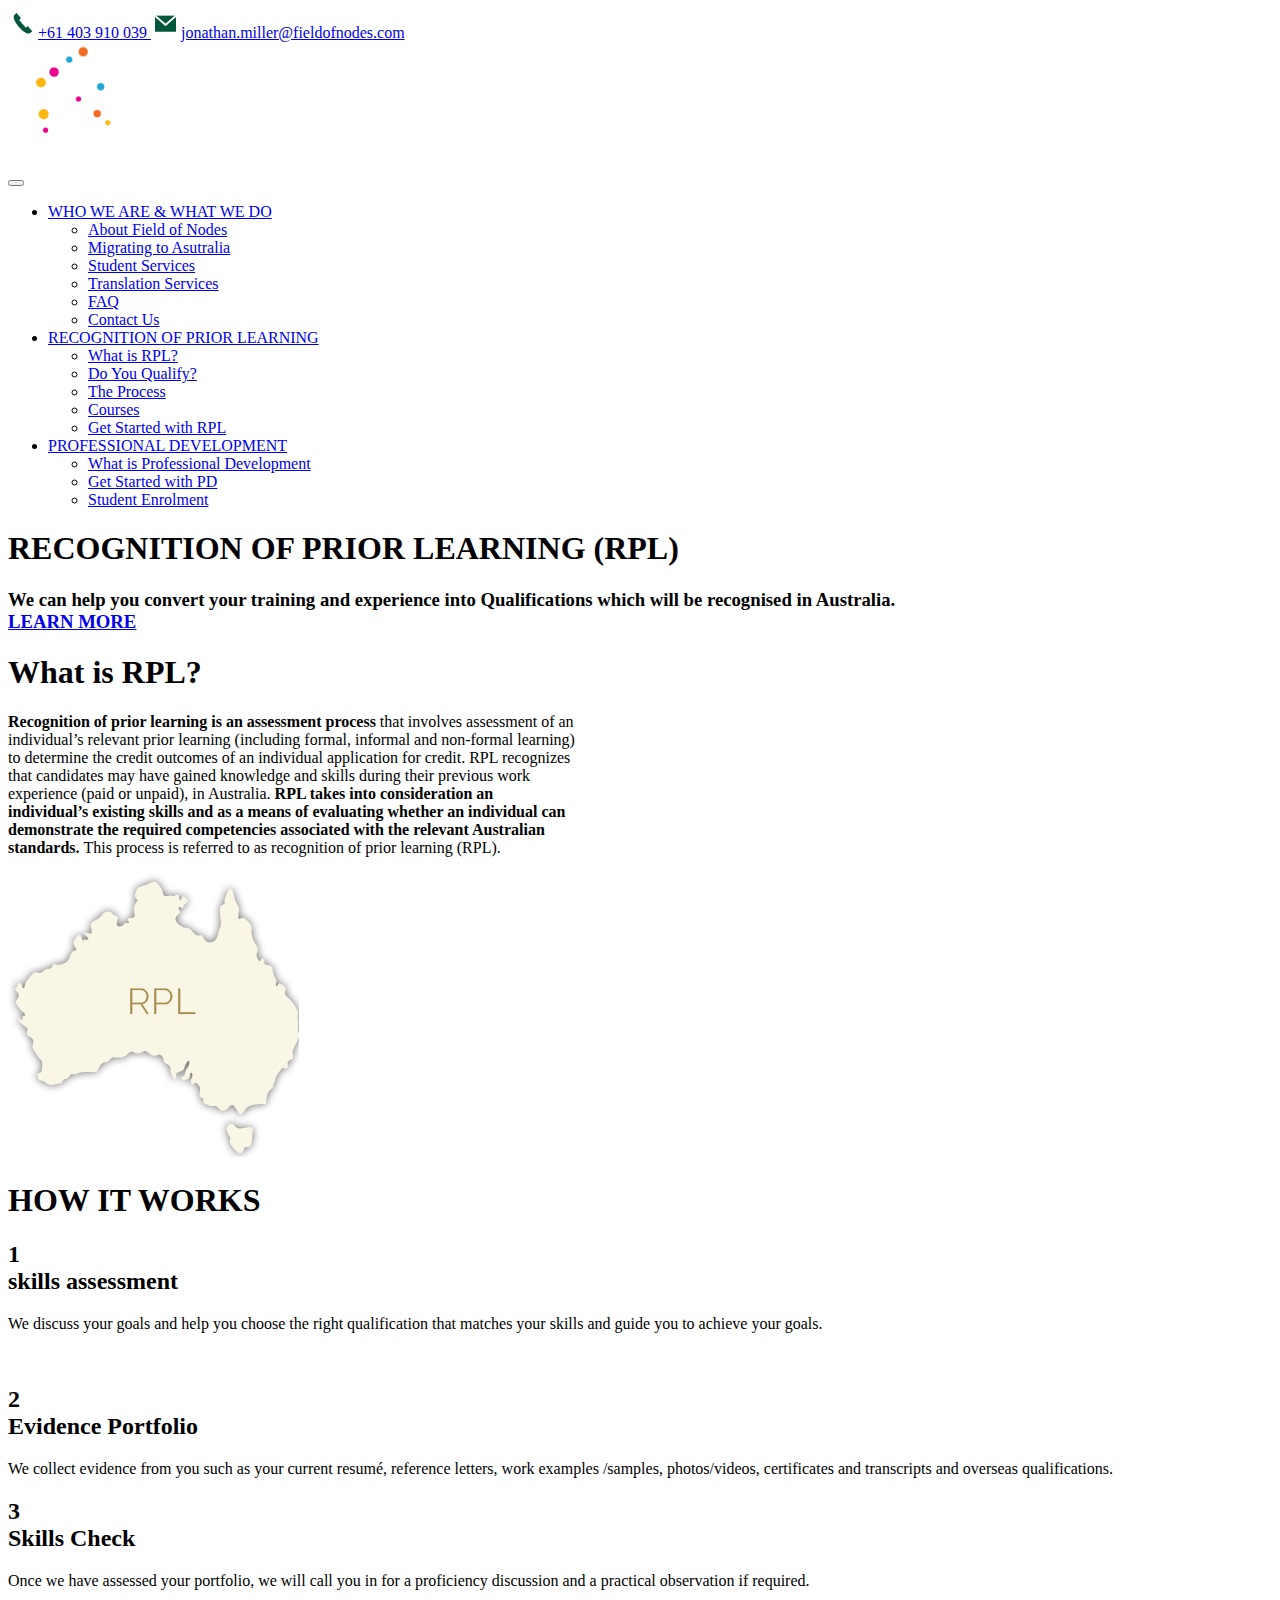
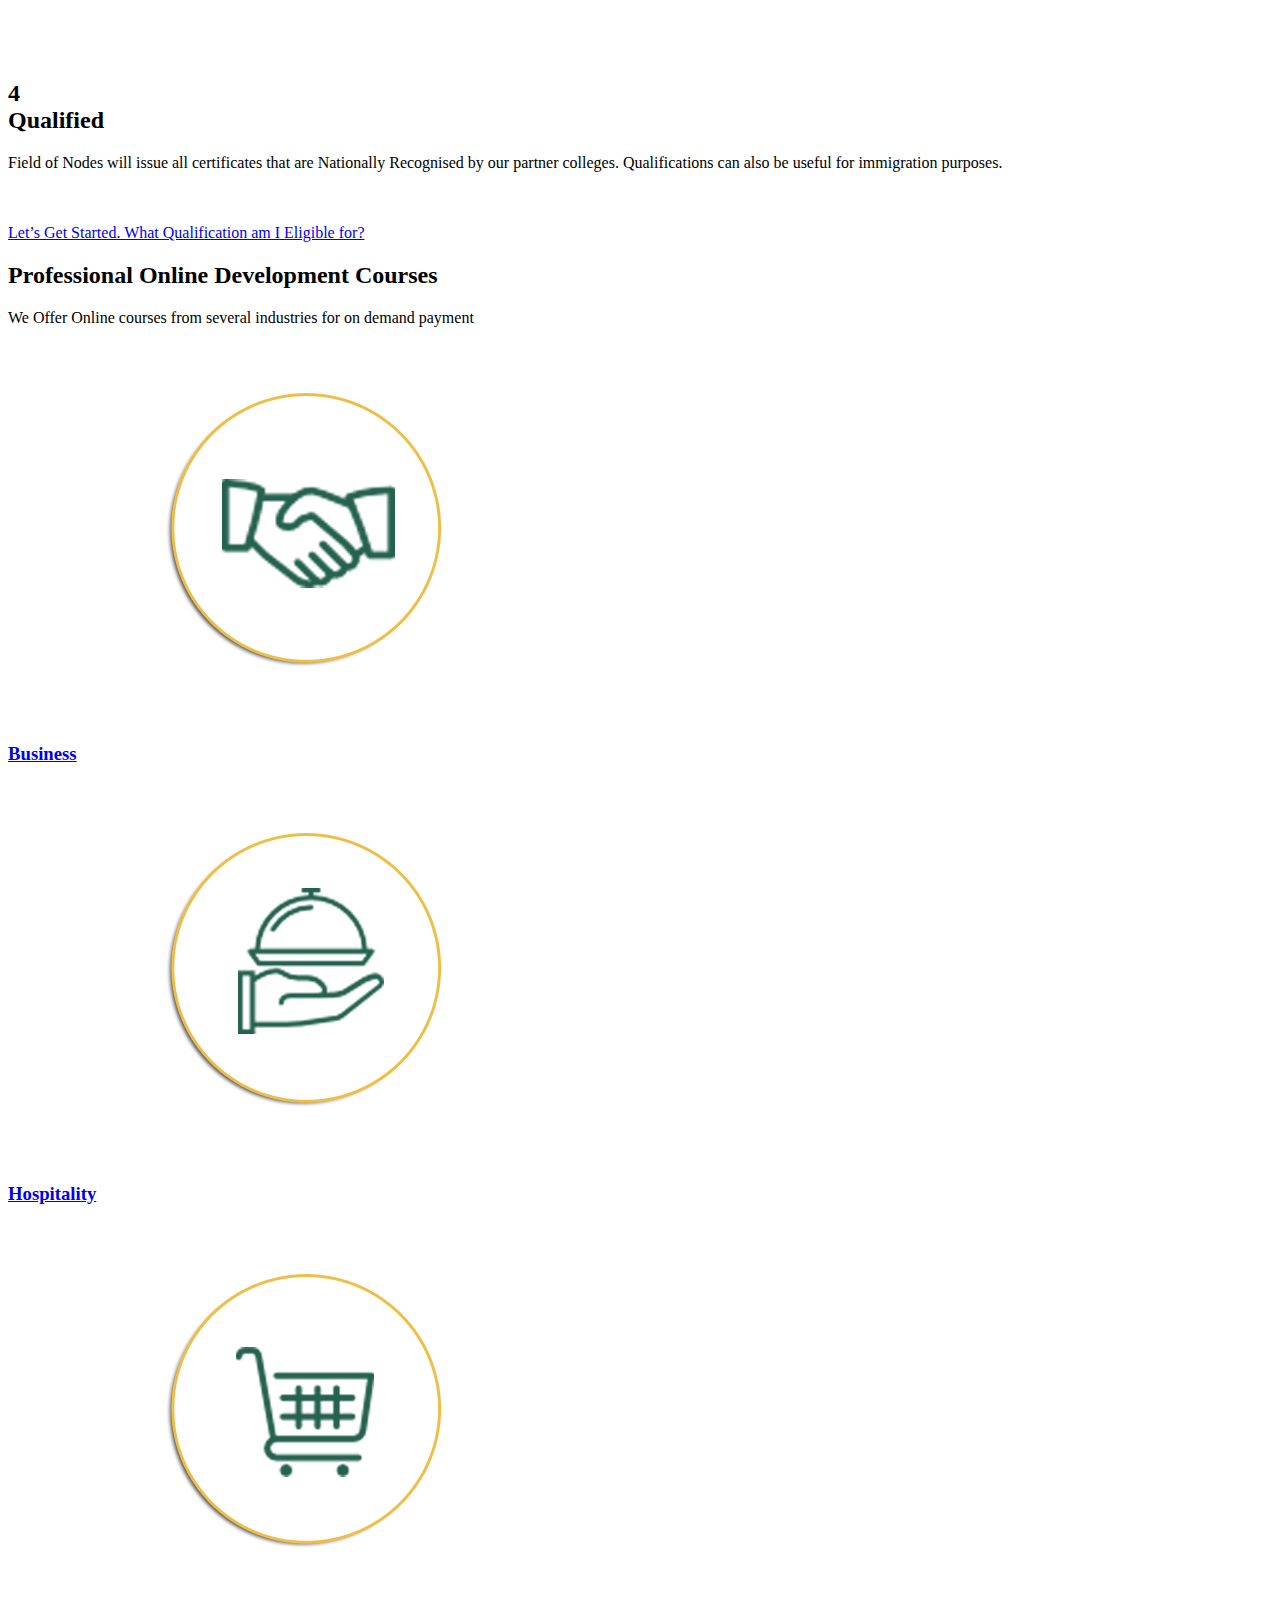
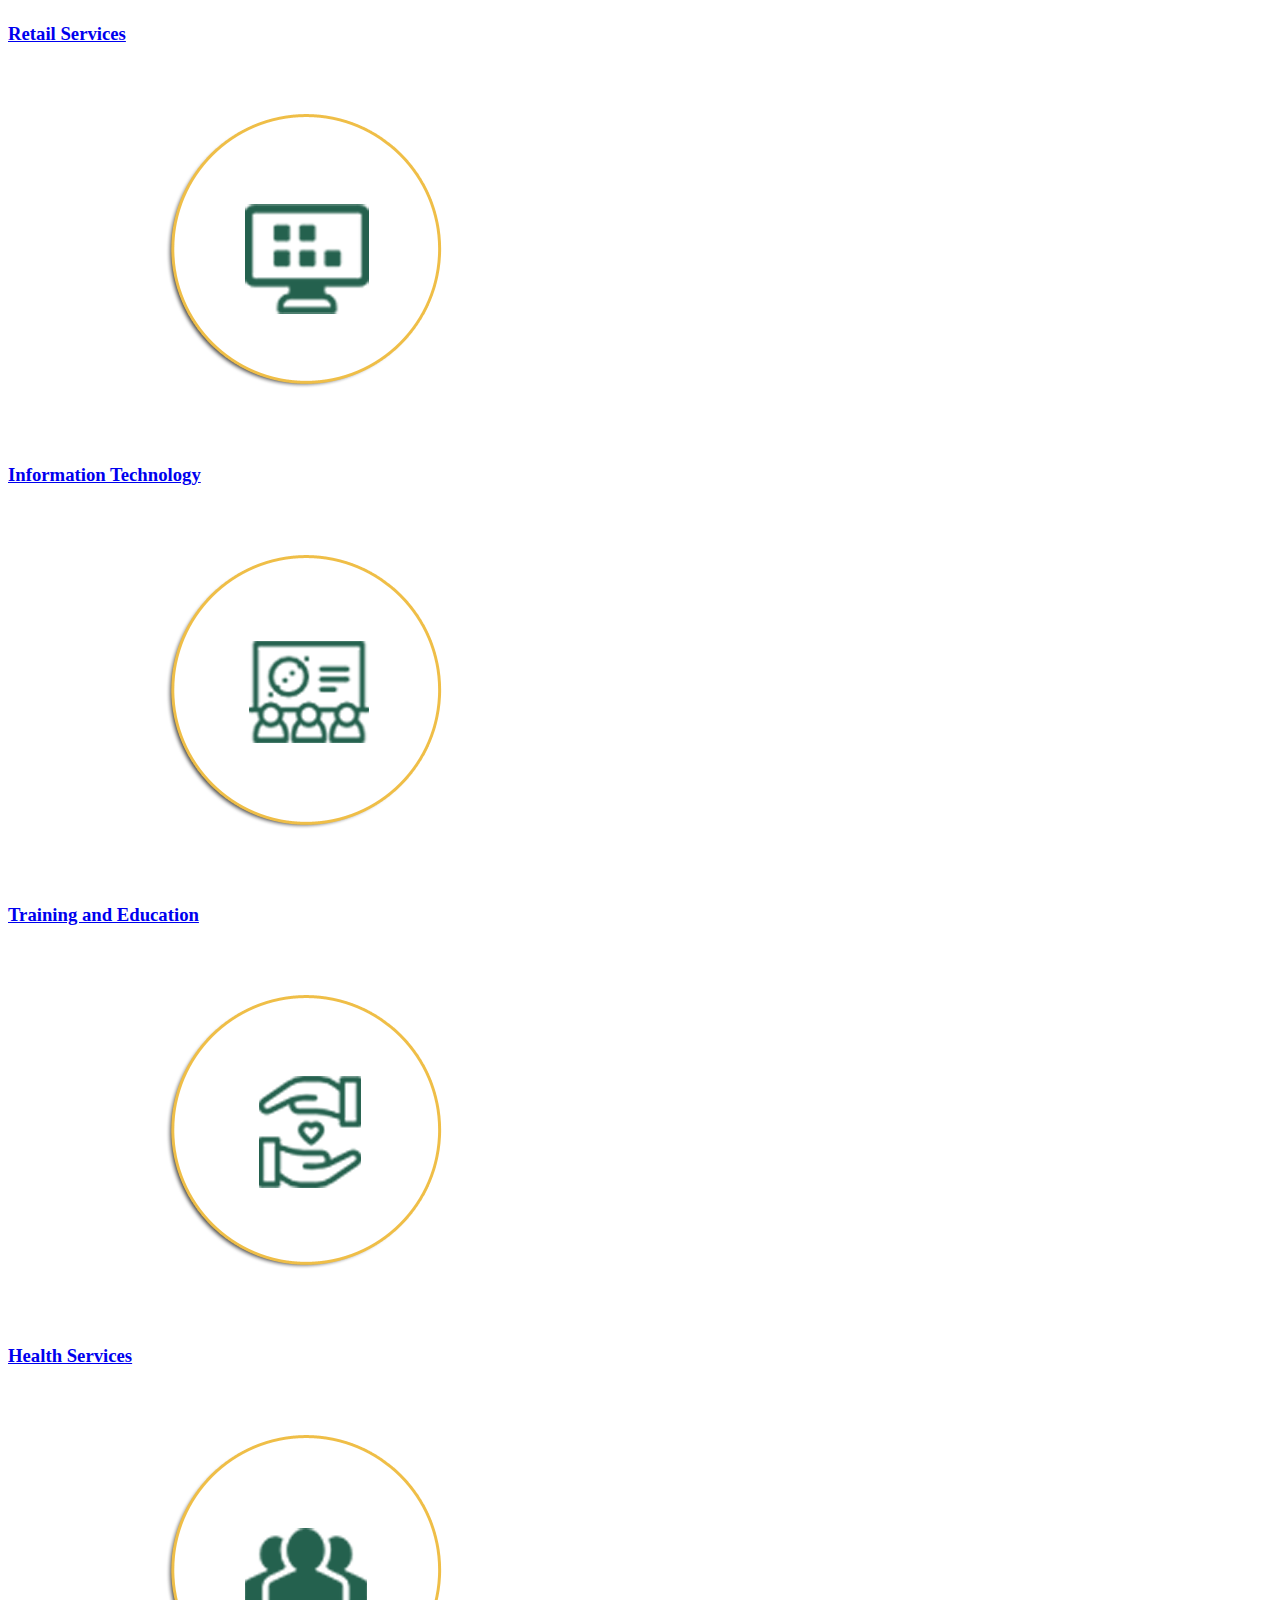
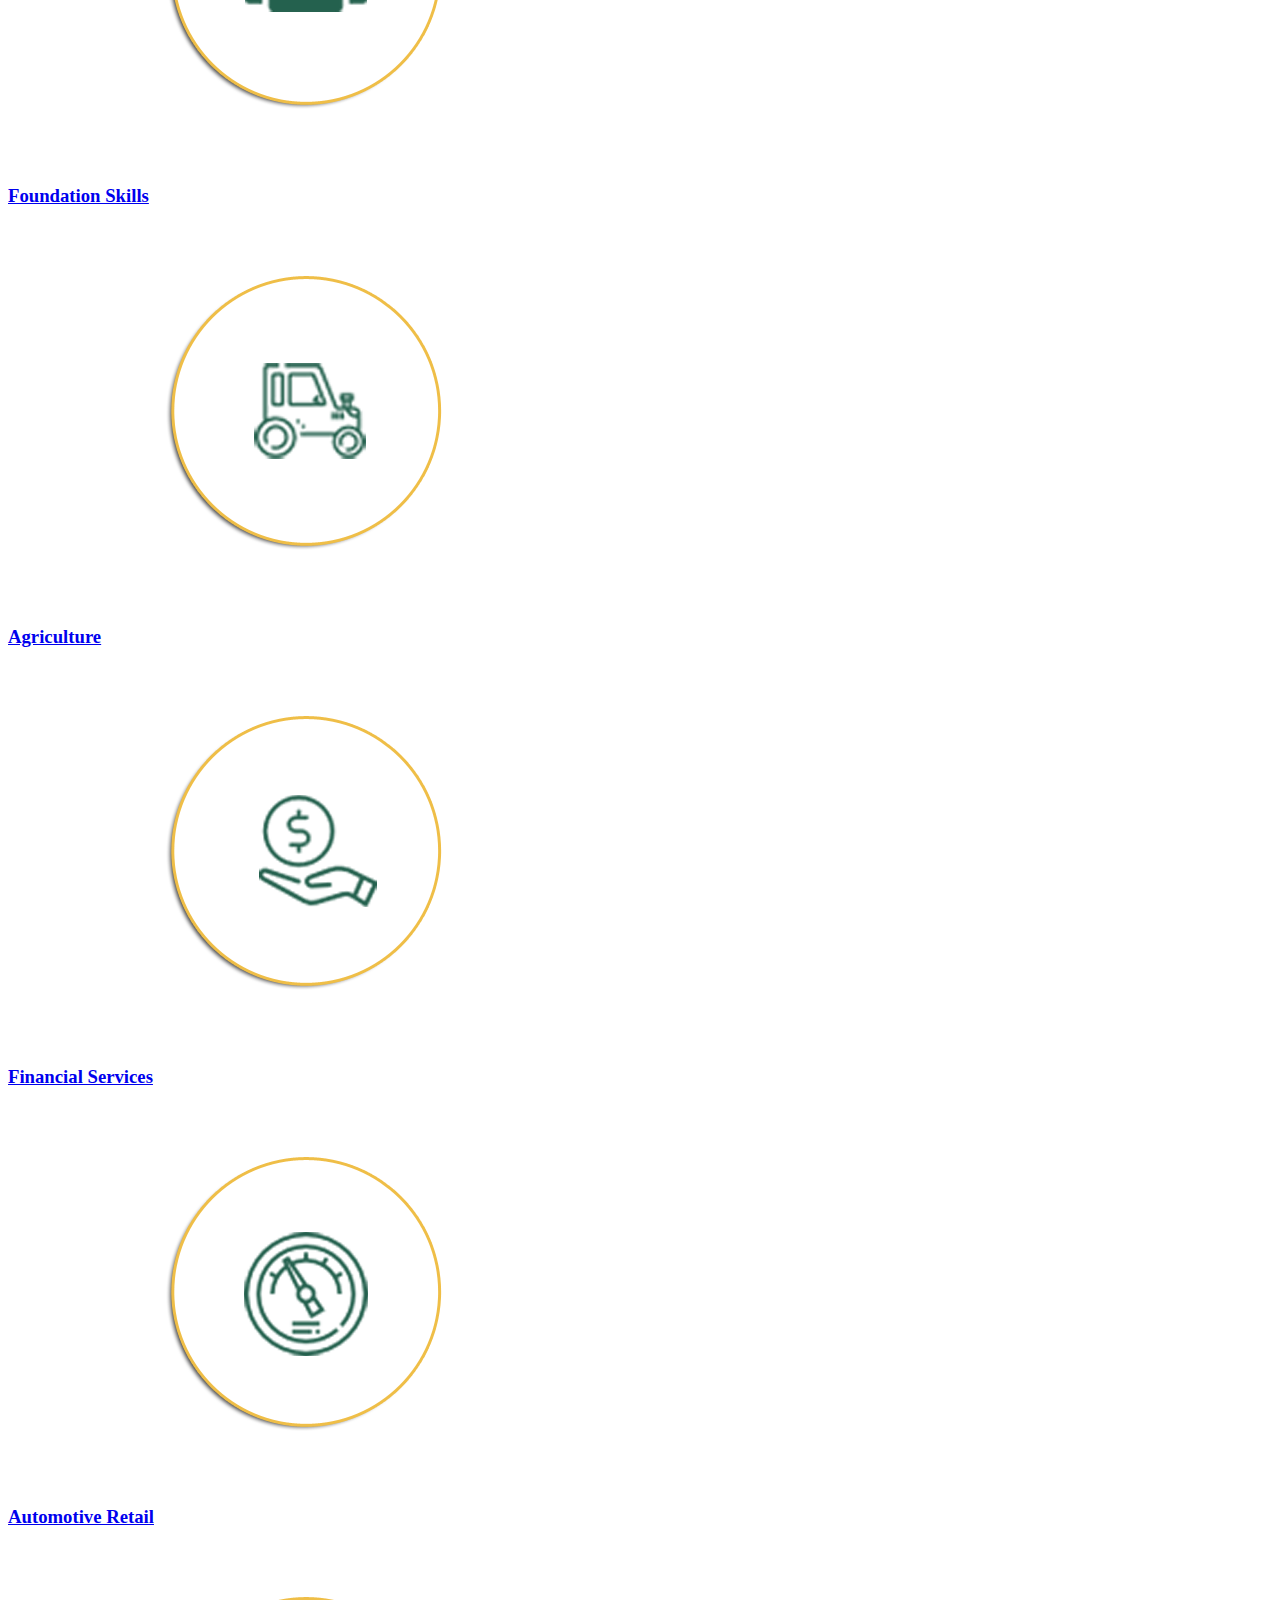
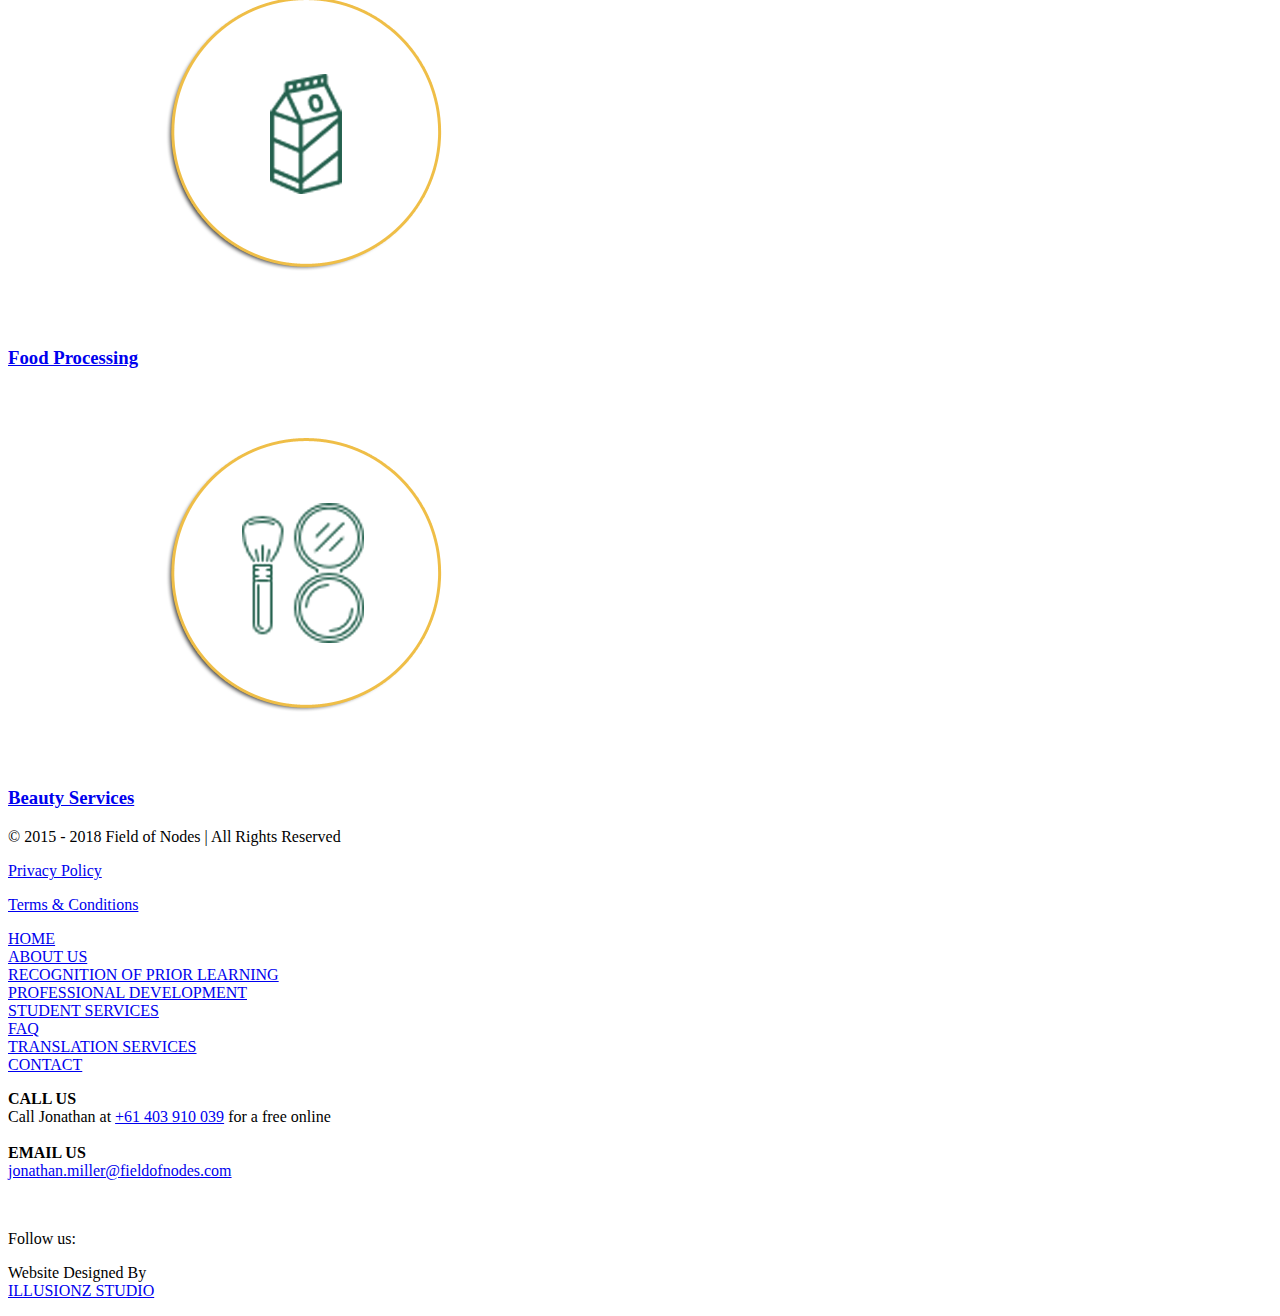
==== index.html @ 0c7f2460 "Website file uploaded via file upload" ====
<!DOCTYPE html>
<html lang="en">
<head>

<title>Field Of Nodes - Global Education Consulting</title>
<meta name="description" content="RECOGNITION OF PRIOR LEARNING (RPL)
We can help you convert your training and experience into Qualifications which will be recognised in Australia. Professional Online Development Courses. Student Services. Translation Services. ">
<meta name="author" content="">
<meta charset="UTF-8">
<meta http-equiv="X-UA-Compatible" content="IE=Edge">
<meta name="viewport" content="width=device-width, initial-scale=1, maximum-scale=1">

<link rel="stylesheet" href="css/bootstrap.min.css">
<link rel="stylesheet" href="css/animate.css">
<link rel="stylesheet" href="css/font-awesome.min.css">
<link rel="stylesheet" href="css/owl.theme.css">
<link rel="stylesheet" href="css/owl.carousel.css">

<!-- Main css -->
<link rel="stylesheet" href="css/style.css">

<!-- Google Font -->
<link href="https://fonts.googleapis.com/css?family=Raleway:300,400,400i,600,700" rel="stylesheet">

<script type="text/javascript">
$('ul.nav li.dropdown').hover(function() {
  $(this).find('.dropdown-menu').stop(true, true).delay(200).fadeIn(500);
}, function() {
  $(this).find('.dropdown-menu').stop(true, true).delay(200).fadeOut(500);
});
</script>
</head>
<body>



<!-- =========================
     NAVIGATION LINKS     
============================== -->
<div class="header">
<div class="constrain hidden-xs">
 <a href="tel: +61 8 9361 5694"> <img src="images/phone-icon.png" border="0" />+61 403 910 039 </a> 
  <a href="mailto: jonathan.miller@fieldofnodes.com "> <img src="images/email-icon.png" border="0" />jonathan.miller@fieldofnodes.com </a>
 </div>

<div class="navbar custom-navbar" role="navigation">
	<div class="container">
    

		<!-- navbar header -->
		<div class="navbar-header">
			<button class="navbar-toggle" data-toggle="collapse" data-target=".navbar-collapse">
				<span class="icon icon-bar"></span>
				<span class="icon icon-bar"></span>
				<span class="icon icon-bar"></span>
			</button>
			<a href="index.html" class="navbar-brand"><img class="logo" src="images/Field-Of-Nodes-Logo.png" alt="Field Of Nodes"></a>
		</div>

		<div class="collapse navbar-collapse" id="bs-example-navbar-collapse-1">
							 <ul class="nav navbar-nav link-effect-4">
						
								<li class="dropdown">
              <a href="#" class="dropdown-toggle" data-toggle="dropdown">WHO WE ARE & WHAT WE DO <b class="caret"></b></a>
              <ul class="dropdown-menu">
                <li><a href="about.html">About Field of Nodes</a></li>
                <li><a href="migration.html">Migrating to Asutralia</a></li>
                <li><a href="students.html">Student Services</a></li>
                 <li><a href="translation.html">Translation Services</a></li>
                 <li><a href="faq.html">FAQ</a></li>
                 <li><a href="contact.html">Contact Us</a></li>
              
              </ul>
            </li>
								<li class="dropdown">
              <a href="#" class="dropdown-toggle" data-toggle="dropdown">RECOGNITION OF PRIOR LEARNING <b class="caret"></b></a>
              <ul class="dropdown-menu">
                <li><a href="RPL.html">What is RPL?</a></li>
                <li><a href="qualify.html">Do You Qualify?</a></li>
                <li><a href="process.html">The Process</a></li>
                <li><a href="courses.html">Courses</a></li>
                <li><a href="contact.html">Get Started with RPL</a></li>
              
              </ul>
            </li>
								 <li class="dropdown">
              <a href="#" class="dropdown-toggle" data-toggle="dropdown">PROFESSIONAL DEVELOPMENT <b class="caret"></b></a>
              <ul class="dropdown-menu">
                <li><a href="professionaldevelopment.html">What is Professional Development</a></li>
                <li><a href="getstarted.html">Get Started with PD</a></li>
                <li><a href="contact.html">Student Enrolment</a></li>
              
              </ul>
            </li>
                             
							  </ul>
							</div><!-- /.navbar-collapse -->

	</div>
</div>
</div>

<!-- =========================
    INTRO SECTION   
============================== -->
<section id="intro" class="parallax-section">
	<div class="container" >
		<div class="row">
				<h1 class="wow fadeInUp" data-wow-delay="0.2s">RECOGNITION OF PRIOR LEARNING (RPL)</h1>
                <h3 class="wow fadeInUp" data-wow-delay="0.3s">We can help you convert your training and experience into Qualifications 
which will be recognised in Australia.
<br/><a href="#overview" class="btn btn-lg btn-default smoothScroll wow fadeInUp" data-wow-delay="0.4s">LEARN MORE</a></h3>
				
			



		</div>
	</div>
</section>


<!-- =========================
    OVERVIEW SECTION   
============================== -->
<section id="overview" class="parallax-section yellowbg">
	<div class="container">
		<div class="row">

			<div class=" col-md-8" >
				<h1>What is RPL?</h1>
				<p><strong>Recognition of prior learning is an assessment process </strong>that involves assessment of an <br>
				  individual’s relevant prior learning (including formal, informal and non-formal learning) <br>
				  to determine the credit outcomes of an individual application for credit. RPL recognizes <br>
				  that candidates may have gained knowledge and skills during their previous work <br>
				  experience (paid or unpaid), in Australia. <strong>RPL takes into consideration an <br>
				  individual’s existing skills and as a means of evaluating whether an individual can <br>
				  demonstrate the required competencies associated with the relevant Australian <br>
			    standards. </strong>This process is referred to as recognition of prior learning (RPL).</p>
		  </div>
					
	  <div class="col-md-3" >
				<img src="images/map.png" class="img-responsive" alt="Overview">			</div>

	  </div>
	</div>
</section>

<!-- =========================
    HOW IT WORKS
============================== -->
<section id="sponsors" class="parallax-section">
	<div class="container">
	  <div class="row">

			<div class="col-md-12 col-sm-12">
			  <div class="section-title">
				  <h1>HOW IT WORKS</h1>
				</div>
			</div>

		<div class="col-md-3 col-sm-6">
		  <div class="box"><h2><span class="huge">1</span><br>
		    skills assessment</h2>
            <p>We discuss your goals 
and help you choose the 
right qualification that 
matches your skills and 
guide you to achieve your 
goals.</p>
                <p><br>
            </p>
			  </div>	
			</div>

			<div class="col-md-3 col-sm-6">
				<div class="box">
                <h2><span class="huge">2</span><br>
				  Evidence Portfolio</h2>
                <p>We collect evidence from you 
such as your current resumé, 
reference letters, work examples
/samples, photos/videos, 
certificates and transcripts and 
overseas qualifications.</p></div>	
		</div>

			<div class="col-md-3 col-sm-6">
				<div class="box">
                <h2><span class="huge">3</span><br>
				  Skills Check</h2>
                <p>Once we have assessed your 
portfolio, we will call you in for 
a proficiency discussion and a 
practical observation if required.</p>
                <p><br>
                    <br>
                  <br>
                </p>
				</div>	
		</div>

			<div class="col-md-3 col-sm-6">
			  <div class="box">
			    <h2><span class="huge">4<br>
			    </span>Qualified</h2>
                <p>Field of Nodes will issue all 
certificates that are Nationally 
Recognised by our partner colleges. 
Qualifications can also be useful for
 immigration purposes.<br>
              <br>
              <br>
                </p>
			  </div>
	    </div>

		    </div>
	</div><div class="button-big"><a href="courses.html">Let’s Get Started. What Qualification am I Eligible for?</a></div>
</section>

<!-- =========================
   COURSES   
============================== -->
<section id="speakers" class="parallax-section">
	<div class="container">
		<div class="row">

			<div class="col-md-12 col-sm-12>
				<div class="section-title">
					<h2>Professional Online Development Courses</h2>
					<p>We Offer Online courses from several industries for on demand payment</p>
				</div>
			</div>

			<!-- Testimonial Owl Carousel section
			================================================== -->
			<div id="owl-speakers" class="owl-carousel">

				<div class="col-md-3 col-sm-3">
					<div class="speakers-wrapper">
						<a href="getstarted.html"><img src="images/business-icon.png" class="img-responsive" alt="speakers">
							
								<h3>Business</h3></a>

					</div>
				</div>

				<div class="col-md-3 col-sm-3" >
					<div class="speakers-wrapper">
						<a href="getstarted.html"><img src="images/hospitality-icon.png" class="img-responsive" alt="speakers">
								<h3>Hospitality</h3> </a>

					</div>
				</div>

				<div class="col-md-3 col-sm-3">
					<div class="speakers-wrapper">
						<a href="getstarted.html"><img src="images/retail-icon.png" class="img-responsive" alt="speakers">
								<h3>Retail Services</h3>
                                </a>
	
					</div>
				</div>

				<div class="col-md-3 col-sm-3" >
					<div class="speakers-wrapper">
						<a href="getstarted.html"><img src="images/info-tech-icon.png" class="img-responsive" alt="speakers">
								<h3>Information Technology</h3> </a>

					</div>
				</div>

				<div class="col-md-3 col-sm-3">
					<div class="speakers-wrapper">
						<a href="getstarted.html"><img src="images/training-icon.png" class="img-responsive" alt="speakers">
								<h3>Training and Education</h3> </a>
					</div>
				</div>
               				<div class="col-md-3 col-sm-3">
					<div class="speakers-wrapper">
						<a href="getstarted.html"><img src="images/healthcare-icon.png" class="img-responsive" alt="speakers">
								<h3>Health Services</h3></a>
					</div>
				</div>
                	<div class="col-md-3 col-sm-3">
					<div class="speakers-wrapper">
						<a href="getstarted.html"><img src="images/foundation-icon.png" class="img-responsive" alt="speakers">
								<h3>Foundation Skills</h3></a>
					</div>
				</div>
                <div class="col-md-3 col-sm-3">
					<div class="speakers-wrapper">
						<a href="getstarted.html"><img src="images/agriculture-icon.png" class="img-responsive" alt="speakers">
								<h3>Agriculture</h3></a>
					</div>
				</div>
                <div class="col-md-3 col-sm-3">
					<div class="speakers-wrapper">
						<a href="getstarted.html"><img src="images/financial-icon.png" class="img-responsive" alt="speakers">
								<h3>Financial Services</h3></a>
					</div>
				</div>
                 <div class="col-md-3 col-sm-3">
					<div class="speakers-wrapper">
						<a href="getstarted.html"><img src="images/automotive-icon.png" class="img-responsive" alt="speakers">
								<h3>Automotive
Retail</h3></a>
					</div>
				</div>
				 <div class="col-md-3 col-sm-3">
					<div class="speakers-wrapper">
						<a href="getstarted.html"><img src="images/food-pro-icon.png" class="img-responsive" alt="speakers">
								<h3>Food
Processing</h3></a>
					</div>
				</div>
                
                <div class="col-md-3 col-sm-3">
					<div class="speakers-wrapper">
						<a href="getstarted.html"><img src="images/beauty-icon.png" class="img-responsive" alt="speakers">
								<h3>Beauty Services</h3></a>
					</div>
				</div>
			</div>

		</div>
	</div>
</section>





<!-- =========================
    FOOTER SECTION   
============================== -->
<footer>
<div class="greenbg">
	<div class="container">
         <div class="contact">

			<div class="contactcol2">
			<p>© 2015 - 2018 Field of Nodes |  
			  All Rights Reserved </p>
			<p><a href="privacypolicy.html">Privacy Policy</a><br>
			</p>
			<p><a href="terms.html">Terms &amp; Conditions</a></p>
		   </div>
            
<div class="contactcol2">
			<p><a href="index.html">HOME</a> <a href="about.html"><br>
		    ABOUT US</a><br>   <a href="RPL.html">
		    RECOGNITION OF PRIOR LEARNING</a>   <a href="professionaldevelopment.html"><br>
		    PROFESSIONAL DEVELOPMENT</a> <a href="students.html"><br>
		    STUDENT SERVICES</a> <a href="faq.html"><br>
		    FAQ</a>  <br>
		    <a href="translation.html">TRANSLATION SERVICES</a><a href="contact.html"><br>
		    CONTACT</a></p>
</div>
        <div class="contactcol2"><p><strong>CALL US </strong><br>
          Call Jonathan at <a href="tel:+61 403 910 039">+61 403 910 039</a> 
          for a free online<br/>
          <br> 
          <strong>EMAIL US </strong><br/><a href="mail to:  jonathan.miller@fieldofnodes.com"> jonathan.miller@fieldofnodes.com</a></p>
          <br></div>
         <div class="contactcol">
           <p> Follow us:<br/>
				<a class="facebook" href="https://www.facebook.com/fieldofnodes/" target="blank"><i class="fa fa-facebook" aria-hidden="true"></i></a>
		   <a class="facebook" href="https://www.linkedin.com/in/jonathan-miller-54a519117" target="blank"><i class="fa fa-linkedin" aria-hidden="true"></i></a>     <a class="instagram" href="https://www.instagram.com/fieldofnodes/?hl=en" target="blank"><i class="fa fa-instagram" aria-hidden="true"></i></a>		</p></div>
         <div class="contactcol"><p>Website Designed By <br>
             <a href="http://illusionzstudio.com/">ILLUSIONZ STUDIO</a></p>
         </div>
        <div class="clearfix"></div>
	  </div>
            </div>

	</div>
</footer>


<!-- Back top -->
<a href="#back-top" class="go-top"><i class="fa fa-angle-up"></i></a>


<!-- =========================
     SCRIPTS   
============================== -->
<script src="js/jquery.js"></script>
<script src="js/bootstrap.min.js"></script>
<script src="js/jquery.parallax.js"></script>
<script src="js/owl.carousel.min.js"></script>
<script src="js/smoothscroll.js"></script>
<script src="js/wow.min.js"></script>
<script src="js/custom.js"></script>


</body>
</html>
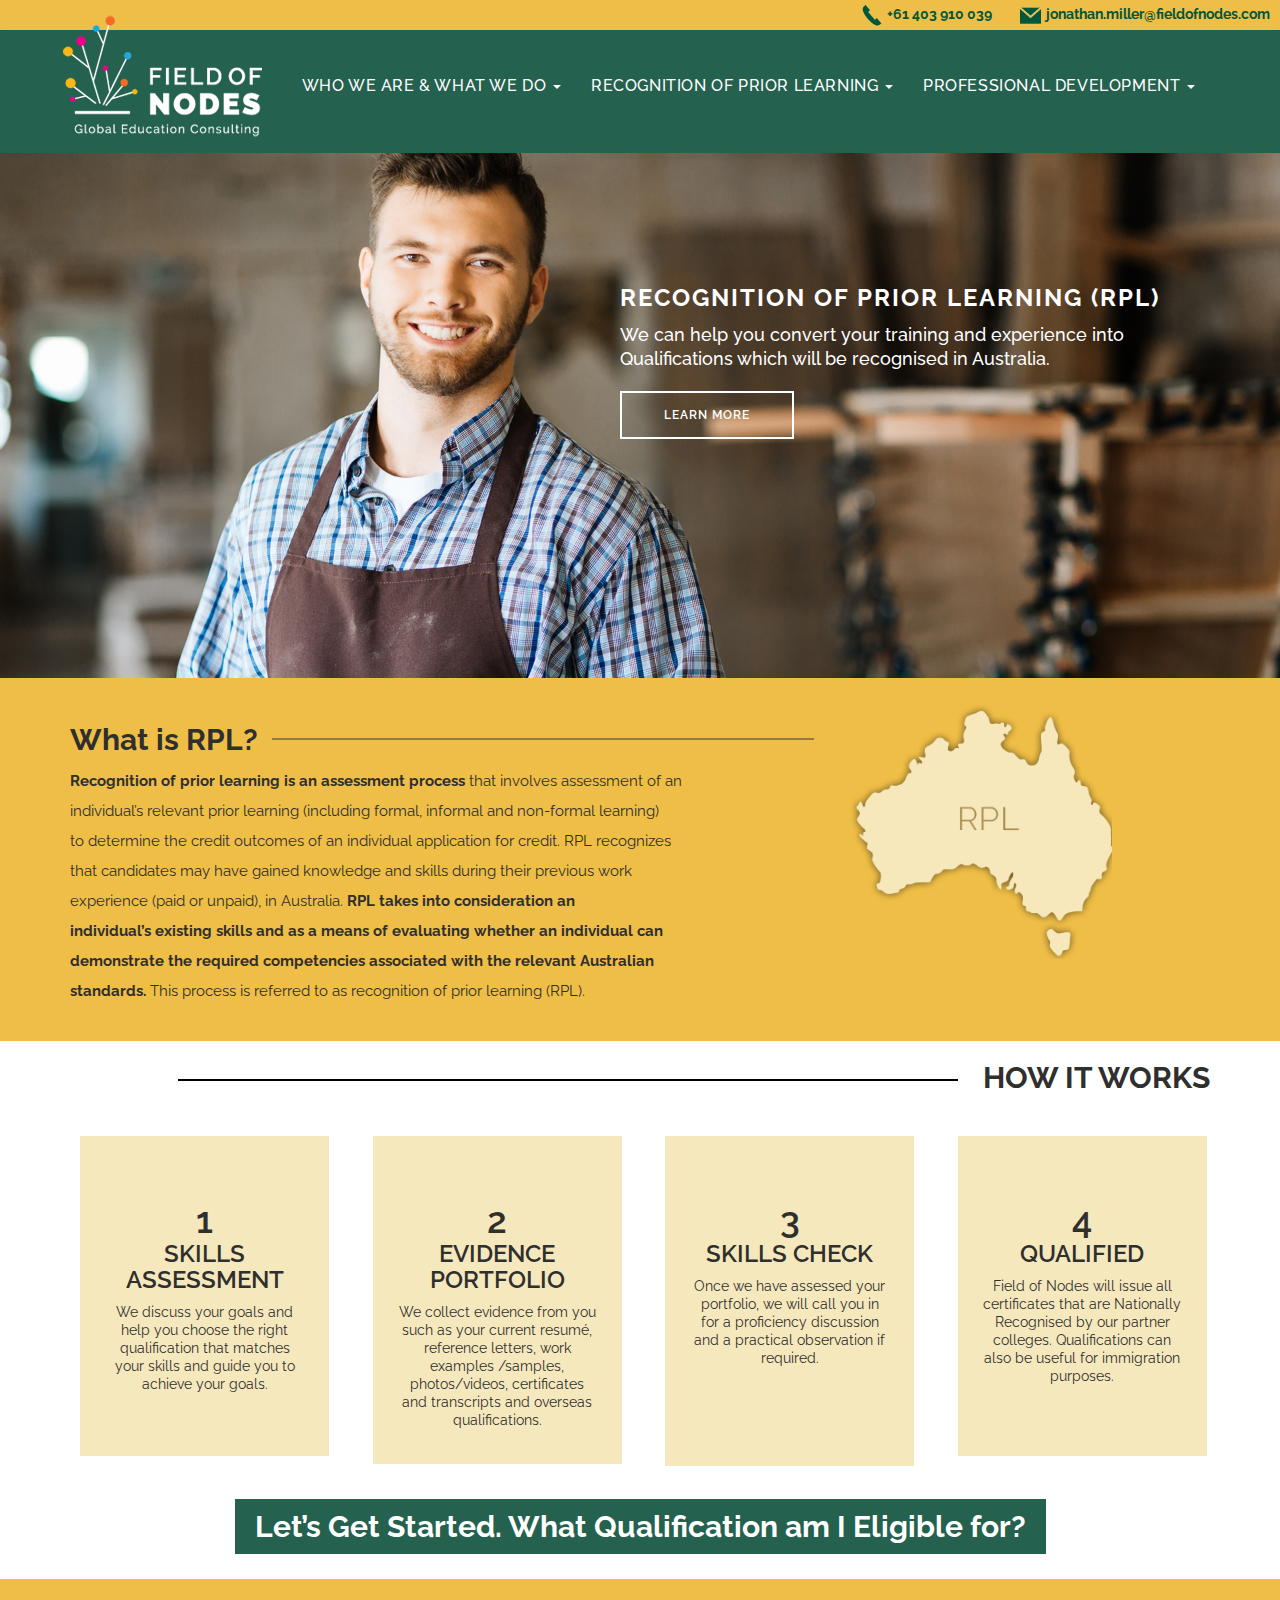
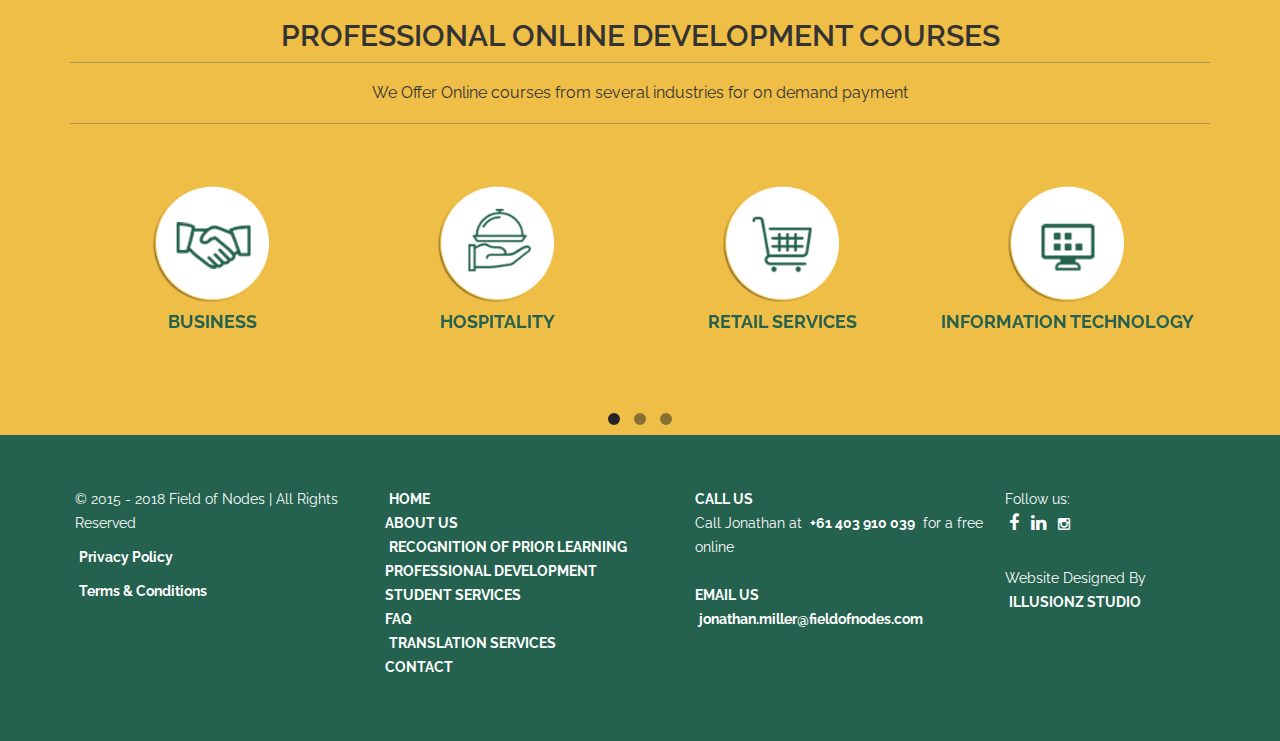
==== commit c7a7cd86: "New files for website" ====
--- a/index.html
+++ b/index.html
@@ -109,7 +109,7 @@
 				<h1 class="wow fadeInUp" data-wow-delay="0.2s">RECOGNITION OF PRIOR LEARNING (RPL)</h1>
                 <h3 class="wow fadeInUp" data-wow-delay="0.3s">We can help you convert your training and experience into Qualifications 
 which will be recognised in Australia.
-<br/><a href="#overview" class="btn btn-lg btn-default smoothScroll wow fadeInUp" data-wow-delay="0.4s">LEARN MORE</a></h3>
+<br/><a href="RPL.html" class="btn btn-lg btn-default smoothScroll wow fadeInUp" data-wow-delay="0.4s">LEARN MORE</a></h3>
 				
 			
 
--- a/css/style.css
+++ b/css/style.css
@@ -0,0 +1,1482 @@
+body {
+		background: #ffffff;
+    font-family: 'Raleway', sans-serif;
+    font-style: normal;
+		font-weight: 400;
+}.constrain {
+	width: 500px;
+	position: relative;
+	background-color: #efbe47;
+	margin-top: 0;
+	margin-bottom: 0;
+	text-align: center;
+	padding-top: 2;
+	padding-right: 10;
+	padding-bottom: 2;
+	padding-left: 10;
+	margin-left: auto;
+}.constrain a {
+	color: #01573c;
+	text-decoration: none;
+	display: inline-block;
+	margin-right: 10px;
+	margin-left: 10px;
+}.constrain a:hover {
+	color: #018F61;
+}.huge{
+	font-size: 36px;
+}.formiframe{
+	padding-right: 25px;
+	clip: rect(-500px,auto,auto,auto);
+	padding-top: -500px;
+}
+@media screen and (max-width: 1296px) {
+  .constrain {
+    width: 100%;
+	height:auto;
+	text-align: right;
+  }
+}
+
+#button-phoneno {
+	position: absolute;
+	top: 0;
+	right: 0;
+	width: 250px;
+	z-index: 1;
+	clip: rect(auto,auto,auto,auto);
+	
+}
+#button-phoneno a {
+  background-color: #efbe47;
+  padding: 5px;
+  color: #FFFFFF;
+  text-decoration: none;
+  display: block;
+  width: 100%;
+  font-weight: bold;
+  font-size: 20px;
+  
+
+}
+#button-phoneno a:hover {
+  text-decoration: none;
+  background-color: #f5cf74;
+}
+/*---------------------------------------
+    Typorgraphy              
+-----------------------------------------*/
+h1,h2,h3,h4,h5,h6 {
+  font-weight: 600;
+}
+
+h3,h5 {
+  font-weight: 500;
+}
+
+h1 {
+    font-size: 40px;
+    letter-spacing: 2px;
+}
+
+h2 {
+	font-size: 30px;
+	text-transform: uppercase;
+	padding-top: 20px;
+}
+
+h3 {
+  line-height: 36px;
+}
+
+h5 {
+	padding-top: 10px;
+	font-size: 16px;
+	color: #000000;
+	text-decoration: none;
+	font-weight: bold;
+}h6{
+	font-size: 18px;
+	font-weight: bold;
+	color: #000000;
+	padding-bottom: 5px;
+	border-bottom-width: 1px;
+	border-bottom-style: dotted;
+	border-bottom-color: #666666;
+}
+
+p {
+    color: #707070;
+    font-size: 14px;
+    line-height: 24px;
+}
+
+a {
+	text-decoration: none !important;
+	outline: none;
+	color: #DA540C;
+	font-weight: bold;
+}a:hover {
+	text-decoration: none !important;
+	outline: none;
+	color: #24614e;
+}.yellowbg{
+	background-color: #efbe47;
+}.greenbg{
+	background-color:#24614e;
+	width: 100%;
+}
+
+
+/*---------------------------------------
+    General               
+-----------------------------------------*/
+.section-title {
+  margin-bottom: 32px;
+}
+
+#overview,
+#register {
+  padding-top: 25px;
+  padding-bottom: 25px;
+}
+
+#detail, #video,
+#speakers, 
+#program,
+#sponsors, 
+#contact, footer {
+   
+
+}
+
+#detail,
+#speakers, #sponsors,
+footer {
+  text-align: center;
+}.contact {
+	padding:3em 0;
+	color: #FFFFFF;
+	font-size: 14px;
+}.contact p{
+	color: #FFFFFF;
+	font-size: 14px;
+}.contact a {
+	color: #FFFFFF;
+	text-decoration: none;
+	padding-right: 4px;
+	padding-left: 4px;
+}.contact a:hover {
+	color: #efbe47;
+	text-decoration: none;
+}.contactcol {
+	float:left;
+	text-align: left;
+	width:200px;
+	margin-top: 10px;
+	margin-right: 5px;
+	margin-bottom: 10px;
+	margin-left: 5px;
+	color: #FFFFFF;
+}.contactcol2 {
+	float:left;
+	text-align: left;
+	width:300px;
+	margin-top: 10px;
+	margin-right: 5px;
+	margin-bottom: 10px;
+	margin-left: 5px;
+	}
+.contact h3.heading {
+    color: #fff;
+}a.facebook {
+		font-size: 18px;
+	}
+
+#overview h3,
+#detail h3, #video h3,
+#register h3,
+#venue h3,
+#contact h3 {
+    padding-bottom: 12px;
+}#overview h1{
+	font-family: 'Raleway', sans-serif;
+	background-image: url(../images/line-horiz.png);
+	background-position: right center;
+	background-repeat: no-repeat;
+	font-size: 30px;
+	font-weight: bold;
+	color: #2f2f2e;
+	letter-spacing: 0em;
+}#overview h3{
+	font-family: 'Raleway', sans-serif;
+	font-size: 24px;
+	font-weight: bold;
+	color: #2f2f2e;
+	letter-spacing: 0em;
+	border-bottom-width: 1px;
+	border-bottom-style: dotted;
+	border-bottom-color: #333333;
+}#overview h4{
+	font-family: 'Raleway', sans-serif;
+	font-size: 18px;
+	font-weight: bold;
+	color: #2f2f2e;
+	letter-spacing: 0em;
+	border-bottom-width: 1px;
+	border-bottom-style: dotted;
+	border-bottom-color: #333333;
+}#overview p{
+	font-family: 'Raleway', sans-serif;
+	font-size: 15px;
+	color: #2f2f2e;
+	line-height: 30px;
+}#overview #button {
+
+	float: left;
+}
+#overview #button a {
+	color: #000000;
+	font-size: 15px;
+	text-decoration: none;
+	text-align: center;
+	background-color: #efbe47;
+	font-family: Raleway, sans-serif;
+	text-transform: uppercase;
+	padding-top: 5px;
+	padding-right: 15px;
+	padding-bottom: 5px;
+	padding-left: 15px;
+	float: left;
+	font-weight: bold;
+	margin: 3px;
+}#overview #button a:hover {
+	background-color: #000000;
+	color: #efbe47;
+}
+
+#intro .btn,
+#contact .btn {
+	background: transparent;
+	border: 2px solid #ffffff;
+	border-radius: 0px;
+	color: #ffffff;
+	font-weight: 600;
+	letter-spacing: 1px;
+	font-size: 12px;
+	margin-top: 20px;
+	margin-right: 12px;
+	-webkit-transition: all 0.4s ease-in-out;
+	transition: all 0.4s ease-in-out;
+	padding-top: 14px;
+	padding-right: 42px;
+	padding-bottom: 14px;
+	padding-left: 42px;
+}
+
+#intro .btn-danger,
+#contact .btn-danger {
+    background: #f2545f;
+    border-color: transparent;
+}
+
+#contact .btn {
+  border-radius: 100px;
+}
+
+#intro .btn-danger:hover {
+  background: transparent;
+  border-color: #ffffff;
+  color: #ffffff;
+}
+
+#contact .btn-danger:hover {
+  background: #222;
+}
+
+#intro .btn-default:hover {
+    background: #ffffff;
+    color: #333333;
+    border-color: transparent;
+}
+
+.parallax-section {
+  background-attachment: fixed !important;
+  background-size: cover !important;
+}.header{
+	background-color: #24614e;
+}
+
+
+
+/*---------------------------------------
+    Navigation Links section              
+-----------------------------------------*/
+.custom-navbar {
+    margin-bottom: 0;
+    background-color: #24614e;
+}.grbg{
+	background-color: #24614e;
+}
+
+.custom-navbar .navbar-brand {
+	float: left;
+	height: 141px;
+	width: 220px;
+	margin-top: -20px;
+}
+
+.custom-navbar .nav li a {
+	color: #FFFFFF;
+	font-size: 12px;
+	font-weight: 500;
+	letter-spacing: 0.6px;
+	line-height: 40px;
+	transition: all 0.4s ease-in-out;
+}
+
+.custom-navbar .nav li a:hover {
+    background: transparent;
+    color: #66ccff;
+}
+
+.custom-navbar .navbar-nav > li > a:hover,
+.custom-navbar .navbar-nav > li > a:focus {
+  background-color: transparent;
+}
+
+.custom-navbar .nav li.active > a {
+    background-color: transparent;
+    color: #66ccff;
+}
+
+.custom-navbar .navbar-toggle {
+    border: none;
+    padding-top: 10px;
+}
+
+.custom-navbar .navbar-toggle {
+    background-color: #;
+}
+
+.custom-navbar .navbar-toggle .icon-bar {
+    background: #ffffff;
+    border-color: transparent;
+}.navbar-brand {
+   height: auto; 
+    padding: 0; 
+    font-size: 18px; 
+    line-height: 20px;
+}
+.navbar-nav {
+	float: right;
+	margin-top: ;
+	font-weight: normal;
+	color: #000000;
+	text-transform: none;
+}
+.navbar-default {
+	border: none;
+	background: none;
+	min-height: auto;
+	margin-bottom: 0;
+}
+.header-top-right i.fa {
+    margin-right: 1em;
+}
+div#bs-example-navbar-collapse-1 {
+	padding-top: 35px;
+	padding-right: 0;
+	padding-bottom: 0;
+	padding-left: 0;
+}
+ul.nav.navbar-nav li a {
+	font-size: 16px;
+	color: #FFFFFF;
+	margin: 0 15px;
+	padding: 0px 0;
+}
+ul.nav.navbar-nav li a:hover{
+	color:#efbe47;
+}
+.nav > li > a:hover, .nav > li > a:focus {
+    text-decoration: none;
+    background:none !important;
+}
+.navbar-default .navbar-nav > li > a:hover, .navbar-default .navbar-nav > li > a:focus {
+    color: #fff;
+}
+ul.nav.navbar-nav li.active a {
+	color: #efbe47;
+	background: none;
+}
+.navbar-default .navbar-nav > .active > a, .navbar-default .navbar-nav > .active > a:hover, .navbar-default .navbar-nav > .active > a:focus {
+    color: #fff;
+    background:none;
+}
+.dropdown-menu {
+	position: absolute;
+	
+	left: 0;
+	z-index: 1000;
+	display: none;
+	float: left;
+	min-width: 105px;
+	padding: 5px 0;
+	margin: 2px 0 0;
+	font-size: 14px;
+	text-align: left;
+	list-style: none;
+	background-color: #efbe47;
+	-webkit-background-clip: padding-box;
+	background-clip: padding-box;
+	border: 1px solid #ccc;
+	border: 1px solid rgba(0, 0, 0, .15);
+	border-radius: 0!important;
+	-webkit-box-shadow: 0 6px 12px rgba(0, 0, 0, .175);
+	box-shadow: 0 6px 12px rgba(0, 0, 0, .175);
+}
+ul.dropdown-menu li {
+    padding: 5px 0;
+	
+}
+ul.dropdown-menu li:nth-child(2){
+	border-bottom:none;
+}
+ul.dropdown-menu li a {
+	color: #000!important;
+
+}
+ul.dropdown-menu li a:hover {
+	color: #24614e !important;
+	background:none;
+}
+.nav .open > a, .nav .open > a:hover, .nav .open > a:focus {
+    background: none!important;
+}
+
+@media(max-width:736px) {
+    .custom-navbar {
+        padding: 20px 0;
+        border-bottom: 0;
+        background: 0 0; 
+    }
+    .custom-navbar.top-nav-collapse {
+        background: #101010;
+        padding: 0;
+    }.navbar-toggle .icon-bar {
+		width: 28px;
+		background: #000;
+	}
+	.navbar-toggle .icon-bar + .icon-bar {
+		margin-top: 6px;
+	}
+	.navbar-nav {
+		float: none;
+		margin: 0em 0 1em;
+	}
+	.nav > li {
+		text-align: center;
+		margin: 1em 0;
+	}
+	div#bs-example-navbar-collapse-1 {
+		position: absolute;
+		background: #24614e;
+		width: 105%;
+		height: auto;
+		z-index: 999;
+		left: 0%;
+		overflow:visible	
+		
+	}
+	.navbar-nav .open .dropdown-menu {
+		text-align: center;
+		margin: 0;
+	}
+	.navbar-nav .open .dropdown-menu > li > a, .navbar-nav .open .dropdown-menu .dropdown-header {
+		padding: 0;
+		color: #ffffff !important;
+		font-size: 12px;
+		border-bottom:#32705d solid 1px;
+	}
+	.navbar-toggle {
+		margin: 0;
+	}
+	ul.dropdown-menu li a:hover {
+		color: #efbe47;
+		background: none;
+	}#overview h1{
+	font-family: 'Raleway', sans-serif;
+	background-image: none;
+	background-position: right center;
+	background-repeat: no-repeat;
+	font-size: 30px;
+	font-weight: bold;
+	color: #2f2f2e;
+	letter-spacing: 0em;
+	text-align:center;
+}#overview p{
+	font-family: 'Raleway', sans-serif;
+	font-size: 14px;
+	color: #2f2f2e;
+	line-height: 24px;
+}
+
+}
+
+
+
+/*---------------------------------------
+    Intro section              
+-----------------------------------------*/
+#intro {
+	-webkit-background-size: cover;
+	background-size: cover;
+	background-position: center top;
+	color: #ffffff;
+	display: -webkit-box;
+	display: -webkit-flex;
+	display: -ms-flexbox;
+	display: flex;
+	-webkit-box-align: center;
+	-webkit-align-items: center;
+	-ms-flex-align: center;
+	align-items: center;
+	height: 525px;
+	text-align: center;
+	background-attachment: fixed;
+	background-image: url(../images/intro-bg.jpg);
+	background-repeat: no-repeat;
+
+}
+
+#intro h3 {
+	font-family: 'Raleway', sans-serif;
+	font-size: 18px;
+	width: 50%;
+	margin-right: 20px;
+	margin-left: auto;
+	text-align: left;
+	line-height: 24px;
+}
+#intro h1 {
+	font-family: 'Raleway', sans-serif;
+	font-size: 24px;
+	text-transform: uppercase;
+	width: 50%;
+	margin-right: 20px;
+	margin-left: auto;
+	text-align: left;
+	line-height: 30px;
+	font-weight: bold;
+	margin-bottom: -10px;
+	margin-top: -100px;
+}
+
+/*---------------------------------------
+    About Page            
+-----------------------------------------*/
+#about {
+	-webkit-background-size: cover;
+	background-size: cover;
+	background-position: center top;
+	color: #ffffff;
+	display: -webkit-box;
+	display: -webkit-flex;
+	display: -ms-flexbox;
+	display: flex;
+	-webkit-box-align: center;
+	-webkit-align-items: center;
+	-ms-flex-align: center;
+	align-items: center;
+	height: 300px;
+	text-align: center;
+
+}
+
+#about h3 {
+	font-family: 'Raleway', sans-serif;
+	font-size: 18px;
+	margin-right: auto;
+	margin-left: auto;
+	text-align: center;
+	line-height: 24px;
+	color: #000000;
+	width: 50%;
+}#about h4 {
+	font-family: 'Raleway', sans-serif;
+	font-size: 18px;
+	margin-right: auto;
+	margin-left: auto;
+	text-align: center;
+	line-height: 24px;
+	color: #FFFFFF;
+	width: 50%;
+}#about h1 {
+	font-family: 'Raleway', sans-serif;
+	font-size: 24px;
+	text-transform: uppercase;
+	margin-right: auto;
+	margin-left: auto;
+	text-align: center;
+	line-height: 30px;
+	font-weight: bold;
+	margin-bottom: -10px;
+	margin-top: -25px;
+	color: #24614e;
+	width: 50%;
+}#about h2 {
+	font-family: 'Raleway', sans-serif;
+	font-size: 24px;
+	text-transform: uppercase;
+	margin-right: auto;
+	margin-left: auto;
+	text-align: center;
+	line-height: 30px;
+	font-weight: bold;
+	margin-bottom: -10px;
+	margin-top: -25px;
+	color: #FFFFFF;
+	width: 50%;
+}
+/*---------------------------------------
+   Banners         
+-----------------------------------------*/
+.banner1 {
+	-webkit-background-size: cover;
+	background-size: cover;
+	background-position: center top;
+	color: #ffffff;
+	display: -webkit-box;
+	display: -webkit-flex;
+	display: -ms-flexbox;
+	display: flex;
+	-webkit-box-align: center;
+	-webkit-align-items: center;
+	-ms-flex-align: center;
+	align-items: center;
+	height: 300px;
+	text-align: center;
+	background-image: url(../images/about-banner.jpg);
+}.banner2 {
+	-webkit-background-size: cover;
+	background-size: cover;
+	background-position: center top;
+	color: #ffffff;
+	display: -webkit-box;
+	display: -webkit-flex;
+	display: -ms-flexbox;
+	display: flex;
+	-webkit-box-align: center;
+	-webkit-align-items: center;
+	-ms-flex-align: center;
+	align-items: center;
+	height: 300px;
+	text-align: center;
+	background-image: url(../images/migration-banner.jpg);
+}.banner3 {
+	-webkit-background-size: cover;
+	background-size: cover;
+	background-position: center top;
+	color: #ffffff;
+	display: -webkit-box;
+	display: -webkit-flex;
+	display: -ms-flexbox;
+	display: flex;
+	-webkit-box-align: center;
+	-webkit-align-items: center;
+	-ms-flex-align: center;
+	align-items: center;
+	height: 300px;
+	text-align: center;
+	background-image: url(../images/students-banner.jpg);
+}.banner4 {
+	-webkit-background-size: cover;
+	background-size: cover;
+	background-position: center top;
+	color: #ffffff;
+	display: -webkit-box;
+	display: -webkit-flex;
+	display: -ms-flexbox;
+	display: flex;
+	-webkit-box-align: center;
+	-webkit-align-items: center;
+	-ms-flex-align: center;
+	align-items: center;
+	height: 300px;
+	text-align: center;
+	background-image: url(../images/translation-banner.jpg);
+}.banner5 {
+	-webkit-background-size: cover;
+	background-size: cover;
+	background-position: center top;
+	color: #ffffff;
+	display: -webkit-box;
+	display: -webkit-flex;
+	display: -ms-flexbox;
+	display: flex;
+	-webkit-box-align: center;
+	-webkit-align-items: center;
+	-ms-flex-align: center;
+	align-items: center;
+	height: 300px;
+	text-align: center;
+	background-image: url(../images/faq-banner.jpg);
+}.banner6 {
+	-webkit-background-size: cover;
+	background-size: cover;
+	background-position: center top;
+	color: #ffffff;
+	display: -webkit-box;
+	display: -webkit-flex;
+	display: -ms-flexbox;
+	display: flex;
+	-webkit-box-align: center;
+	-webkit-align-items: center;
+	-ms-flex-align: center;
+	align-items: center;
+	height: 300px;
+	text-align: center;
+	background-image: url(../images/contact-banner.jpg);
+}.banner7 {
+	-webkit-background-size: cover;
+	background-size: 100%;
+	background-position: center top;
+	color: #ffffff;
+	display: -webkit-box;
+	display: -webkit-flex;
+	display: -ms-flexbox;
+	display: flex;
+	-webkit-box-align: center;
+	-webkit-align-items: center;
+	-ms-flex-align: center;
+	align-items: center;
+	height: 300px;
+	text-align: center;
+	background-image: url(../images/rpl-banner.jpg);
+}.banner8 {
+	-webkit-background-size: cover;
+	background-size: 100%;
+	background-position: center top;
+	color: #ffffff;
+	display: -webkit-box;
+	display: -webkit-flex;
+	display: -ms-flexbox;
+	display: flex;
+	-webkit-box-align: center;
+	-webkit-align-items: center;
+	-ms-flex-align: center;
+	align-items: center;
+	height: 300px;
+	text-align: center;
+	background-image: url(../images/qualified-banner.jpg);
+}.banner9 {
+	-webkit-background-size: cover;
+	background-size: 100%;
+	background-position: center top;
+	color: #000000;
+	display: -webkit-box;
+	display: -webkit-flex;
+	display: -ms-flexbox;
+	display: flex;
+	-webkit-box-align: center;
+	-webkit-align-items: center;
+	-ms-flex-align: center;
+	align-items: center;
+	height: 300px;
+	text-align: center;
+	background-image: url(../images/process-banner.jpg);
+}.banner10 {
+	-webkit-background-size: cover;
+	background-size: 100%;
+	background-position: center top;
+	color: #000000;
+	display: -webkit-box;
+	display: -webkit-flex;
+	display: -ms-flexbox;
+	display: flex;
+	-webkit-box-align: center;
+	-webkit-align-items: center;
+	-ms-flex-align: center;
+	align-items: center;
+	height: 300px;
+	text-align: center;
+	background-image: url(../images/courses-banner.jpg);
+}.banner11 {
+	-webkit-background-size: cover;
+	background-size: 100%;
+	background-position: center top;
+	color: #000000;
+	display: -webkit-box;
+	display: -webkit-flex;
+	display: -ms-flexbox;
+	display: flex;
+	-webkit-box-align: center;
+	-webkit-align-items: center;
+	-ms-flex-align: center;
+	align-items: center;
+	height: 300px;
+	text-align: center;
+	background-image: url(../images/prof-dev-banner.jpg);
+}.banner12 {
+	-webkit-background-size: cover;
+	background-size: 100%;
+	background-position: center top;
+	color: #000000;
+	display: -webkit-box;
+	display: -webkit-flex;
+	display: -ms-flexbox;
+	display: flex;
+	-webkit-box-align: center;
+	-webkit-align-items: center;
+	-ms-flex-align: center;
+	align-items: center;
+	height: 300px;
+	text-align: center;
+	background-image: url(../images/prof-dev-courses.jpg);
+}
+/*---------------------------------------
+   Overview  section              
+-----------------------------------------*/
+#overview img {
+  position: relative;
+  padding-bottom: 32px;
+}
+
+
+
+/*---------------------------------------
+    Detail section              
+-----------------------------------------*/
+#detail {
+    background: #222;
+    color: #ffffff;
+}
+
+#detail .fa {
+  color: #f2545f;
+  font-size: 48px;
+}
+
+
+
+/*---------------------------------------
+    Video section              
+-----------------------------------------*/
+#video iframe {
+  border: none;
+}
+
+
+
+/*---------------------------------------
+   Speakers section              
+-----------------------------------------*/
+#speakers {
+	background: #efbe47;
+}
+
+#speakers h3 {
+	font-size: 18px;
+	margin-bottom: 0px;
+	color: #24614e;
+	line-height: 24px;
+	margin-top: -15px;
+	font-weight: bold;
+	text-transform: uppercase;
+}
+
+#speakers h6 {
+	color: #333333;
+	margin-top: 4px;
+}#speakers p {
+	color: #333333;
+	border-bottom-width: 1px;
+	border-bottom-style: solid;
+	border-bottom-color: #ae9454;
+	line-height: 20px;
+	font-size: 16px;
+	padding-bottom: 20px;
+	border-top-width: 1px;
+	border-top-style: solid;
+	border-top-color: #ae9454;
+	padding-top: 20px;
+}
+
+#speakers img {
+  width: 100%;
+  max-width: 100%;
+  height: auto;
+}
+
+#speakers .col-md-3 {
+    display: block;
+    width: 100%;
+    padding-top: 30px;
+    padding-bottom: 20px;
+    margin-bottom: 22px;
+}
+
+#speakers .speakers-wrapper {
+
+    padding-bottom: 22px;
+}
+
+
+
+/*---------------------------------------
+   Program section              
+-----------------------------------------*/
+#program h4 {
+    color: #808080;
+    font-size: 12px;
+}
+
+#program h3 {
+  margin-top: 16px;
+}
+
+#program .program-divider {
+    border: 1px solid #f9f9f9;
+    margin-top: 32px;
+    margin-bottom: 42px;
+}
+
+#program span {
+    padding-right: 12px;
+}
+
+#program img {
+  border-radius: 50%;
+}
+
+.nav-tabs {
+  margin-bottom: 20px;
+}
+.nav-tabs > li {
+  float: left;
+  margin-bottom: -1px;
+}
+.nav-tabs > li > a {
+  color: #000000;
+  font-weight: 600;
+  margin-right: 2px;
+  line-height: 1.42857143;
+  border: none;
+  border-radius: 0px;
+}
+.nav-tabs > li > a:hover {
+  background-color: transparent;
+}
+.nav-tabs > li.active > a,
+.nav-tabs > li.active > a:hover,
+.nav-tabs > li.active > a:focus {
+	color: #2D7962;
+	cursor: default;
+	background-color: transparent;
+	border-bottom-color: #000000;
+	border-top-width: 1px;
+	border-right-width: 1px;
+	border-bottom-width: 1px;
+	border-left-width: 1px;
+	border-top-style: solid;
+	border-right-style: solid;
+	border-bottom-style: solid;
+	border-left-style: solid;
+}
+.tab-content {
+  padding-top: 20px;
+}
+
+
+
+/*---------------------------------------
+    Regsiter section              
+-----------------------------------------*/
+#register {
+    background: url('../images/register-bg.jpg') 50% 0 repeat-y fixed;
+    -webkit-background-size: cover;
+    background-size: cover;
+    background-position: center center;
+    color: #ffffff;
+}
+
+#register .form-control {
+  background: transparent;
+  border: 2px solid #ffffff;
+  border-radius: 0px;
+  color: #ffffff;
+  margin-bottom: 16px;
+}
+
+#register input {
+  height: 45px;
+}
+
+#register input[type="submit"] {
+  background: #f2545f;
+  border-radius: 100px;
+  border: none;
+  color: #ffffff;
+  letter-spacing: 2px;
+  height: 50px;
+  margin-top: 12px;
+  transition: all 0.4s ease-in-out;
+}
+
+#register input[type="submit"]:hover {
+  background: #ffffff;
+  color: #222;
+}
+
+
+
+/*---------------------------------------
+   Faq section              
+-----------------------------------------*/
+#faq {
+  background: #f9f9f9;
+  padding-top: 8rem;
+  padding-bottom: 8rem;
+}
+
+#faq .panel-group {
+  margin-top: 32px;
+}
+
+#faq .panel-group .panel {
+  margin-bottom: 8px;
+}
+
+#faq .panel-default {
+  border: none;
+}
+
+#faq .panel-default>.panel-heading {
+	background: #a0d6c5;
+	color: #505050;
+}
+
+#faq .panel-heading {
+  border: none;
+  padding-top: 8px;
+  padding-bottom: 6px;
+}
+
+#faq .panel-default>.panel-heading+.panel-collapse>.panel-body {
+  border-top: none;
+  padding-top: 22px;
+  padding-left: 32px;
+  padding-bottom: 22px;
+}
+
+#faq .panel-heading .panel-title a[data-toggle="collapse"] {
+  font-size: 18px;
+  font-weight: 500;
+  position: relative;
+  display: block;
+  width: 100%;
+  height: 100%;
+  padding: 10px 15px;
+}
+
+#faq .panel-heading .panel-title a[data-toggle="collapse"]::after {
+  content: "-";
+  display: block;
+  position: absolute;
+  line-height: 1;
+  right: 1em;
+  top: 50%;
+  transform: translateY(-50%);
+}
+
+#faq .panel-heading .panel-title a[data-toggle="collapse"].collapsed::after {
+  content: "+";
+}
+
+
+
+/*---------------------------------------
+   Venue section              
+-----------------------------------------*/
+#venue {
+	padding-top: 7rem;
+	padding-bottom: 7rem;
+	background-color: #efbe47;
+}
+
+#venue p {
+	padding-top: 12px;
+	padding-bottom: 18px;
+	color: #000000;
+}#venue a{
+	color: #24614e;
+	font-weight: bold;
+}
+
+
+
+/*---------------------------------------
+   Sponsors section              
+-----------------------------------------*/
+#sponsors img {
+  margin-top: 18px;
+}#sponsors h1{
+	font-family: 'Raleway', sans-serif;
+	background-image: url(../images/line-horiz-2.png);
+	background-position: 100px center;
+	background-repeat: no-repeat;
+	font-size: 30px;
+	font-weight: bold;
+	color: #2f2f2e;
+	letter-spacing: 0em;
+	text-align: right;
+}#sponsors .box{
+	background-color: #f6e8bd;
+	margin: 10px;
+	padding: 25px;
+	width: 95%;
+}#sponsors .box h2{
+	font-size: 24px;
+	color: #2f2f2e;
+}#sponsors .box p{
+	font-size: 14px;
+	line-height: 18px;
+	color: #2f2f2e;
+}.button-big{
+	margin-bottom: 30px;
+	margin-top: 30px;
+	margin-right: auto;
+	margin-left: auto;	
+}.button-big a{
+	color: #FFFFFF;
+	text-decoration: none;
+	background-color: #24614e;
+	padding-top: 10px;
+	padding-right: 20px;
+	padding-bottom: 10px;
+	padding-left: 20px;
+	font-size: 30px;
+	clear: both;
+	
+}.button-big a:hover{
+	color: #FFFFFF;
+	background-color: #38967A;
+	
+}#button-outline{
+	padding-top: 5px;
+	padding-right: 10px;
+	padding-bottom: 5px;
+	padding-left: 10px;
+	margin-right: 10px;
+}#button-outline a{
+	padding-top: 5px;
+	padding-right: 10px;
+	padding-bottom: 5px;
+	padding-left: 10px;
+	color: #000000;
+	background-color: transparent;
+	border: 2px solid #000000;
+	margin-right: 10px;
+}#button-outline a:hover{
+	color: #FFFFFF;
+	background-color: #000000;
+
+}
+
+
+/*---------------------------------------
+   Contact section              
+-----------------------------------------*/
+#contact {
+	background-color: #FFFFFF;
+}
+
+#contact .contact_des {
+  padding-top: 3rem;
+  padding-right: 2rem;
+}
+
+#contact .contact_detail {
+	padding: 5rem 5rem 12rem 5rem;
+	background-color: #FAF2DA;
+}
+
+#contact .form-control {
+  background: transparent;
+  border: none;
+  border-bottom: 1px solid #f0f0f0;
+  border-radius: 0px;
+  box-shadow: none;
+  margin-bottom: 16px;
+  transition: all 0.4s ease-in-out;
+}
+
+#contact .form-control:focus {
+  border-bottom-color: #999;
+}
+
+#contact input {
+  height: 45px;
+}
+
+#contact input[type="submit"] {
+  background: #222;
+  border-radius: 100px;
+  border: none;
+  color: #ffffff;
+  letter-spacing: 2px;
+  height: 50px;
+  margin-top: 12px;
+  transition: all 0.4s ease-in-out;
+}
+
+#contact input[type="submit"]:hover {
+	background: #24614e;
+}
+
+
+
+/*---------------------------------------
+   Footer section              
+-----------------------------------------*/
+footer {
+  background-attachment: fixed;
+}
+
+
+
+/* Back top */
+.go-top {
+  background-color: #222;
+  bottom: 2em;
+  right: 2em;
+  color: #ffffff;
+  font-size: 32px;
+  display: none;
+  position: fixed;
+  text-decoration: none;
+  width: 60px;
+  height: 60px;
+  line-height: 60px;
+  text-align: center;
+  transition: all 0.4s ease-in-out;
+}
+
+.go-top:hover {
+	background: #efbe47;
+	color: #000000;
+}
+
+
+/*---------------------------------------
+   Social icon             
+-----------------------------------------*/
+.social-icon {
+    position: relative;
+    padding: 0;
+    margin: 0;
+}
+
+.social-icon li {
+    display: inline-block;
+    list-style: none;
+}
+
+.social-icon li a {
+    color: #666;
+    border-radius: 100px;
+    font-size: 16px;
+    text-decoration: none;
+    transition: all 0.4s ease-in-out;
+    width: 50px;
+    height: 50px;
+    line-height: 50px;
+    text-align: center;
+    vertical-align: middle;
+}
+
+.social-icon li a:hover {
+    background: #f2545f;
+    color: #ffffff;
+}
+
+
+
+/*---------------------------------------
+   Responsive styles            
+-----------------------------------------*/
+@media (max-width: 980px) {
+
+  p {font-size: 13px;}
+
+
+  .custom-navbar .nav li a {
+    font-size: 11px;
+	line-height: 20px;
+  }
+
+  #intro { -webkit-background-size: cover;
+	background-size: cover;
+	background-position: center top;
+	color: #ffffff;
+	display: -webkit-box;
+	display: -webkit-flex;
+	display: -ms-flexbox;
+	display: flex;
+	-webkit-box-align: center;
+	-webkit-align-items: center;
+	-ms-flex-align: center;
+	align-items: center;
+	height: 300px;
+	text-align: center;}
+
+  #video iframe {
+    margin-top: 42px;
+  }
+
+  #contact .contact_detail {
+  background: #ffffff;
+  padding: 10rem 3rem 10rem 5rem;
+}
+
+}
+
+
+@media (max-width: 760px) {
+
+.logo {
+    max-width: 175px;
+	padding-left:10px;
+	padding-top:5px;
+	margin-bottom:10px;
+  }
+
+  .custom-navbar .navbar-brand {
+	float: left;
+	height: 96px;
+	width: 150px;
+	margin-top: -20px;
+	margin-bottom:10px;
+}.custom-navbar .navbar-brand img {
+}
+  #intro {
+	background-position: center top;
+	height: 300px;
+		margin-top: -50px;
+  }.header{
+	background-color: #24614e;
+}.navbar-toggle .icon-bar {
+		width: 28px;
+		background: #000;
+	}
+	.navbar-toggle .icon-bar + .icon-bar {
+		margin-top: 6px;
+	}
+	.navbar-nav {
+		float: none;
+		margin: 0em 0 1em;
+	}
+	.nav > li {
+		text-align: center;
+		margin: 1em 0;
+	}
+	
+	.navbar-nav .open .dropdown-menu {
+		text-align: center;
+		margin: 0;
+	}
+	.navbar-nav .open .dropdown-menu > li > a, .navbar-nav .open .dropdown-menu .dropdown-header {
+		padding: 0;
+	}
+	.navbar-toggle {
+		margin: 0;
+	}
+	ul.dropdown-menu li a:hover {
+		color: #ffffff !important;
+		background: none;
+	}.custom-navbar .navbar-brand {
+    line-height: 20px;
+  }
+
+  #overview img,
+  #detail .col-md-4,
+  #register form {
+    padding-top: 32px;
+  }
+
+  .nav-tabs > li > a {
+    font-size: 13px;
+  }
+
+  #program img {
+    padding-bottom: 32px;
+  }
+
+  #sponsors img {
+    padding-top: 22px;
+  }  #contact .contact_detail {
+    margin-top: 82px;
+  }#intro h3 {
+	font-family: 'Raleway', sans-serif;
+	font-size: 12px;
+	width: 50%;
+	margin-right: 20px;
+	margin-left: auto;
+	text-align: left;
+	line-height: 18px;
+}
+#intro h1 {
+	font-family: 'Raleway', sans-serif;
+	font-size: 14px;
+	text-transform: uppercase;
+	width: 50%;
+	margin-right: 20px;
+	margin-left: auto;
+	text-align: left;
+	line-height: 24px;
+	font-weight: normal;
+	margin-bottom: -10px;
+	margin-top: 15px;
+}#sponsors h1{
+	font-family: 'Raleway', sans-serif;
+	background-image: none;
+	background-position: 100px center;
+	background-repeat: no-repeat;
+	font-size: 30px;
+	font-weight: bold;
+	color: #2f2f2e;
+	letter-spacing: 0em;
+	text-align: center;
+}.button-big a{
+	color: #FFFFFF;
+	text-decoration: none;
+	background-color: #24614e;
+	padding-top: 10px;
+	padding-right: 10px;
+	padding-bottom: 10px;
+	padding-left: 10px;
+	font-size: 12px;
+	clear: both;
+	
+}.button-big{
+	margin-bottom: 10px;
+	margin-top: 10px;
+	margin-right: auto;
+	margin-left: auto;	
+}.contactcol {
+		float:left;
+		text-align: left;
+		width:100%
+	}.contactcol2 {
+		float:left;
+		text-align: left;
+		width:100%
+	}
+
+}
+.try {
+	background-image: url(../images/intro-bg.jpg);
+	background-repeat: no-repeat;
+	background-position: center -50px;
+}
